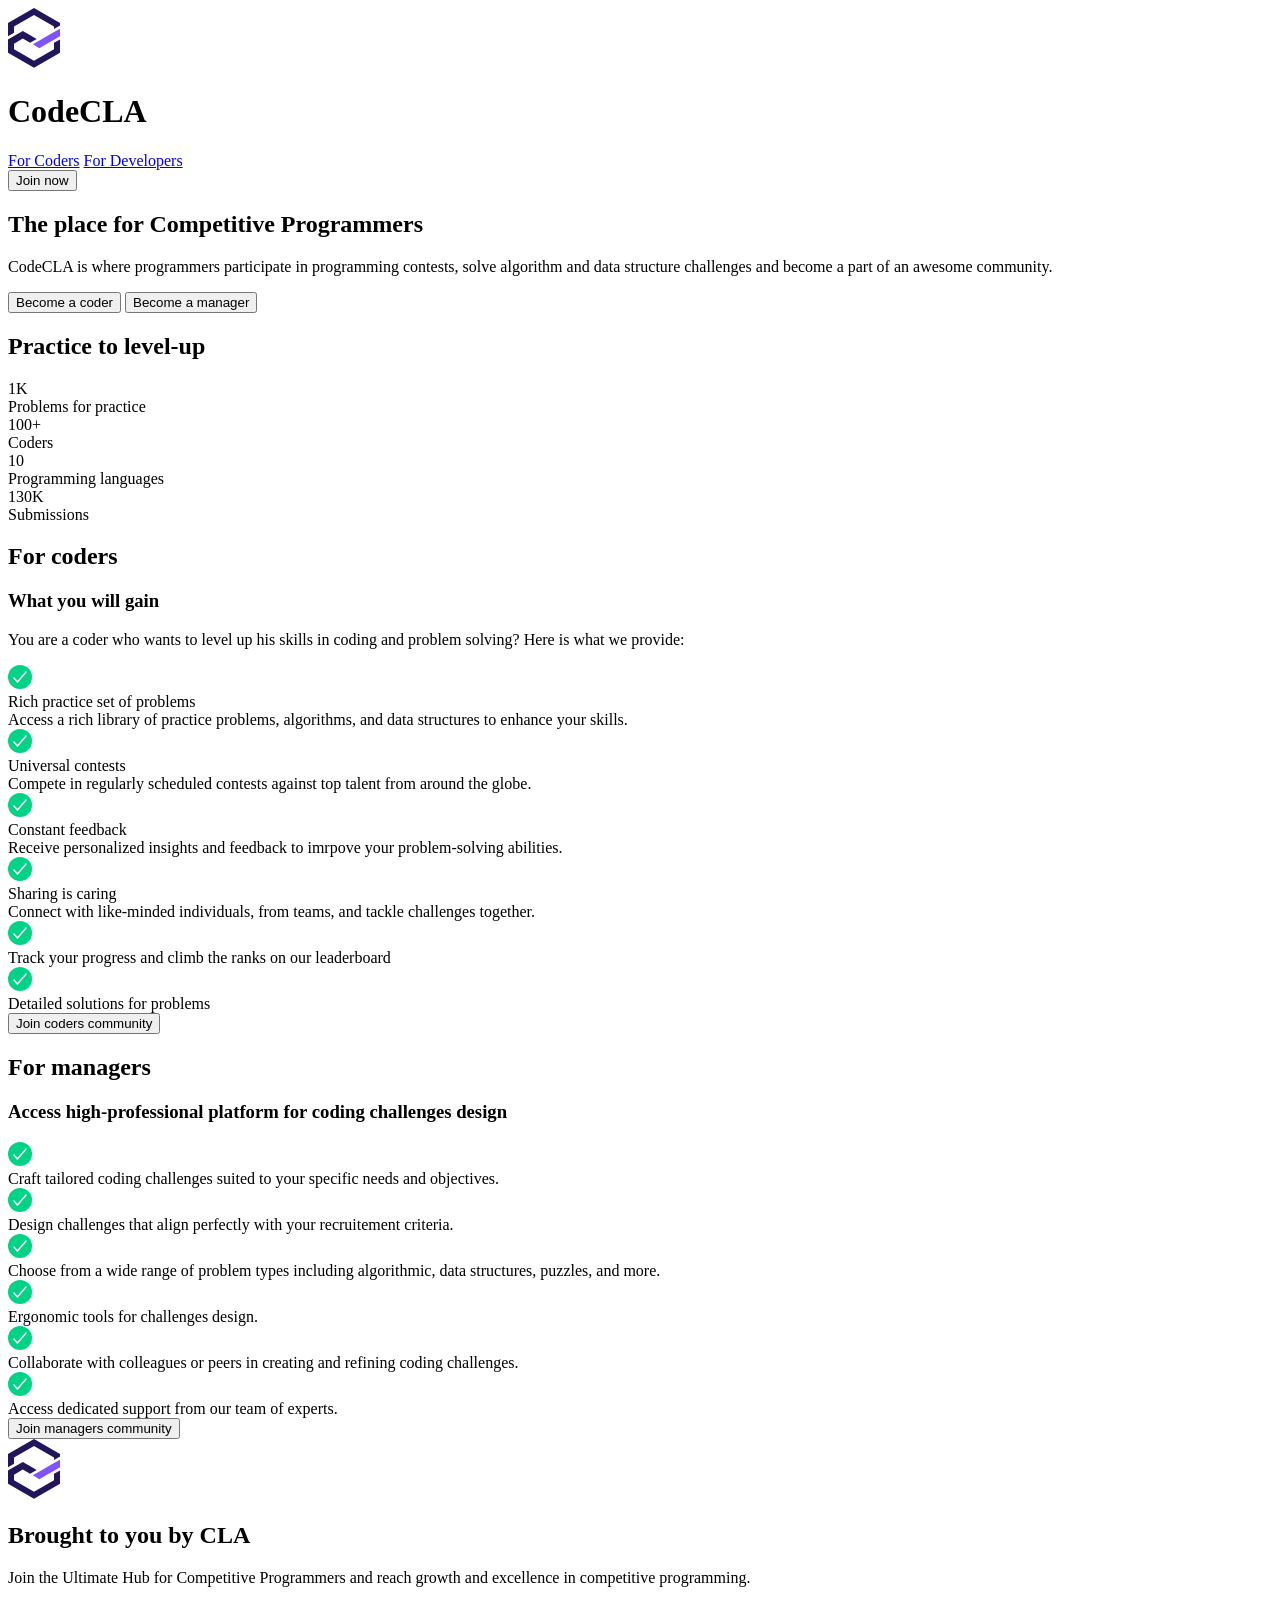
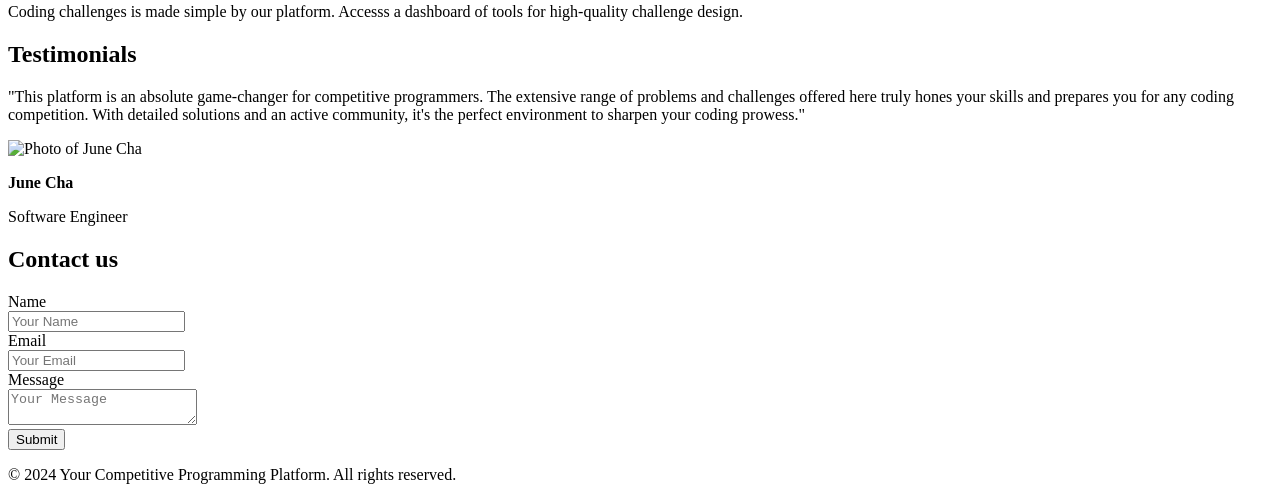
==== html/index.html @ 683edc35 "Initialized the files and folder structure" ====
<!doctype html>
<html lang="en">
  <head>
    <meta charset="UTF-8" />
    <meta name="viewport" content="width=device-width, initial-scale=1.0" />
    <link rel="stylesheet" href="style.css" />
    <title>Landing Page</title>
  </head>
  <body>
    <header>
      <img src="..\docs\images\logo.svg" alt="Logo" />
      <h1>CodeCLA</h1>
      <nav>
        <a href="#for_coders">For Coders</a>
        <a href="#for_developers">For Developers</a>
      </nav>
      <button>Join now</button>
    </header>
    <main>
    <section id="hero">
      <h2>The place for Competitive Programmers</h2>
      <p>
        CodeCLA is where programmers participate in programming contests, solve
        algorithm and data structure challenges and become a part of an awesome
        community.
      </p>
      <button>Become a coder</button>
      <button>Become a manager</button>
    </section>
    <section id="level-up">
      <h2>Practice to level-up</h2>
      <div>1K</div>
      <div>Problems for practice</div>
      <div>100+</div>
      <div>Coders</div>
      <div>10</div>
      <div>Programming languages</div>
      <div>130K</div>
      <div>Submissions</div>
    </section>
    <section id="for_coders">
      <h2>For coders</h2>
      <section id="gains">
        <h3>What you will gain</h3>
        <p>
          You are a coder who wants to level up his skills in coding and problem
          solving? Here is what we provide:
        </p>
        <div>
          <img src="..\docs\images\ok.svg" alt="checkmark" />
          <div class="checkmark_h">Rich practice set of problems</div>
          <div class="checkmark_p">
            Access a rich library of practice problems, algorithms, and data
            structures to enhance your skills.
          </div>
        </div>
        <div>
          <img src="..\docs\images\ok.svg" alt="checkmark" />
          <div class="checkmark_h">Universal contests</div>
          <div class="checkmark_p">
            Compete in regularly scheduled contests against top talent from
            around the globe.
          </div>
        </div>
        <div>
          <img src="..\docs\images\ok.svg" alt="checkmark" />
          <div class="checkmark_h">Constant feedback</div>
          <div class="checkmark_p">
            Receive personalized insights and feedback to imrpove your
            problem-solving abilities.
          </div>
        </div>
        <div>
          <img src="..\docs\images\ok.svg" alt="checkmark" />
          <div class="checkmark_h">Sharing is caring</div>
          <div class="checkmark_p">
            Connect with like-minded individuals, from teams, and tackle
            challenges together.
          </div>
        </div>
        <div>
          <img src="..\docs\images\ok.svg" alt="checkmark" />
          <div class="checkmark_h">
            Track your progress and climb the ranks on our leaderboard
          </div>
        </div>
        <div>
          <img src="..\docs\images\ok.svg" alt="checkmark" />
          <div class="checkmark_h">Detailed solutions for problems</div>
        </div>
        <button>Join coders community</button>
      </section>
    </section>
    <section id="for_managers">
      <h2>For managers</h2>
      <section id="access">
        <h3>Access high-professional platform for coding challenges design</h3>
        <div>
          <img src="..\docs\images\ok.svg" alt="checkmark" />
          <div class="checkmark_p">
            Craft tailored coding challenges suited to your specific needs and
            objectives.
          </div>
        </div>
        <div>
          <img src="..\docs\images\ok.svg" alt="checkmark" />
          <div class="checkmark_p">
            Design challenges that align perfectly with your recruitement
            criteria.
          </div>
        </div>
        <div>
          <img src="..\docs\images\ok.svg" alt="checkmark" />
          <div class="checkmark_p">
            Choose from a wide range of problem types including algorithmic,
            data structures, puzzles, and more.
          </div>
        </div>
        <div>
          <img src="..\docs\images\ok.svg" alt="checkmark" />
          <div class="checkmark_p">Ergonomic tools for challenges design.</div>
        </div>
        <div>
          <img src="..\docs\images\ok.svg" alt="checkmark" />
          <div class="checkmark_p">
            Collaborate with colleagues or peers in creating and refining coding
            challenges.
          </div>
        </div>
        <div>
          <img src="..\docs\images\ok.svg" alt="checkmark" />
          <div class="checkmark_p">
            Access dedicated support from our team of experts.
          </div>
        </div>
      </section>
      <button>Join managers community</button><br>
      <img src="..\docs\images\logo.svg" alt="Logo"/>
    </section>
    <section>
      <h2>Brought to you by CLA</h2>
      <p>
        Join the Ultimate Hub for Competitive Programmers and reach growth and
        excellence in competitive programming.
      </p>
      <p>
        Coding challenges is made simple by our platform. Accesss a dashboard of
        tools for high-quality challenge design.
      </p>
    </section>
    <section id="testimonials">
      <h2>Testimonials</h2>
      <p>
        "This platform is an absolute game-changer for competitive programmers.
        The extensive range of problems and challenges offered here truly hones
        your skills and prepares you for any coding competition. With detailed
        solutions and an active community, it's the perfect environment to
        sharpen your coding prowess."
      </p>
      <img
        src="https://randomuser.me/api/portraits/women/44.jpg"
        alt="Photo of June Cha" />
      <p class="testimonial_name"><b>June Cha</b></p>
      <p class="testimonial_position">Software Engineer</p>
    </section>
    <section id="contact_us">
      <h2>Contact us</h2>
      <form action="index.html">
        <label for="name">Name</label>
        <br />
        <input
          type="text"
          id="name"
          name="name"
          placeholder="Your Name"
          required />
        <br />
        <label for="email">Email</label>
        <br />
        <input
          type="email"
          id="email"
          name="email"
          placeholder="Your Email"
          required />
        <br />
        <label for="message">Message</label>
        <br />
        <textarea
          id="message"
          name="message"
          rows="2"
          cols="21"
          placeholder="Your Message"></textarea>
        <br />
        <input type="submit" value="Submit" />
      </form>
    </section>
  </body>
  </main>
  <footer>
    <p>
      &copy; 2024 Your Competitive Programming Platform. All rights reserved.
    </p>
  </footer>
</html>
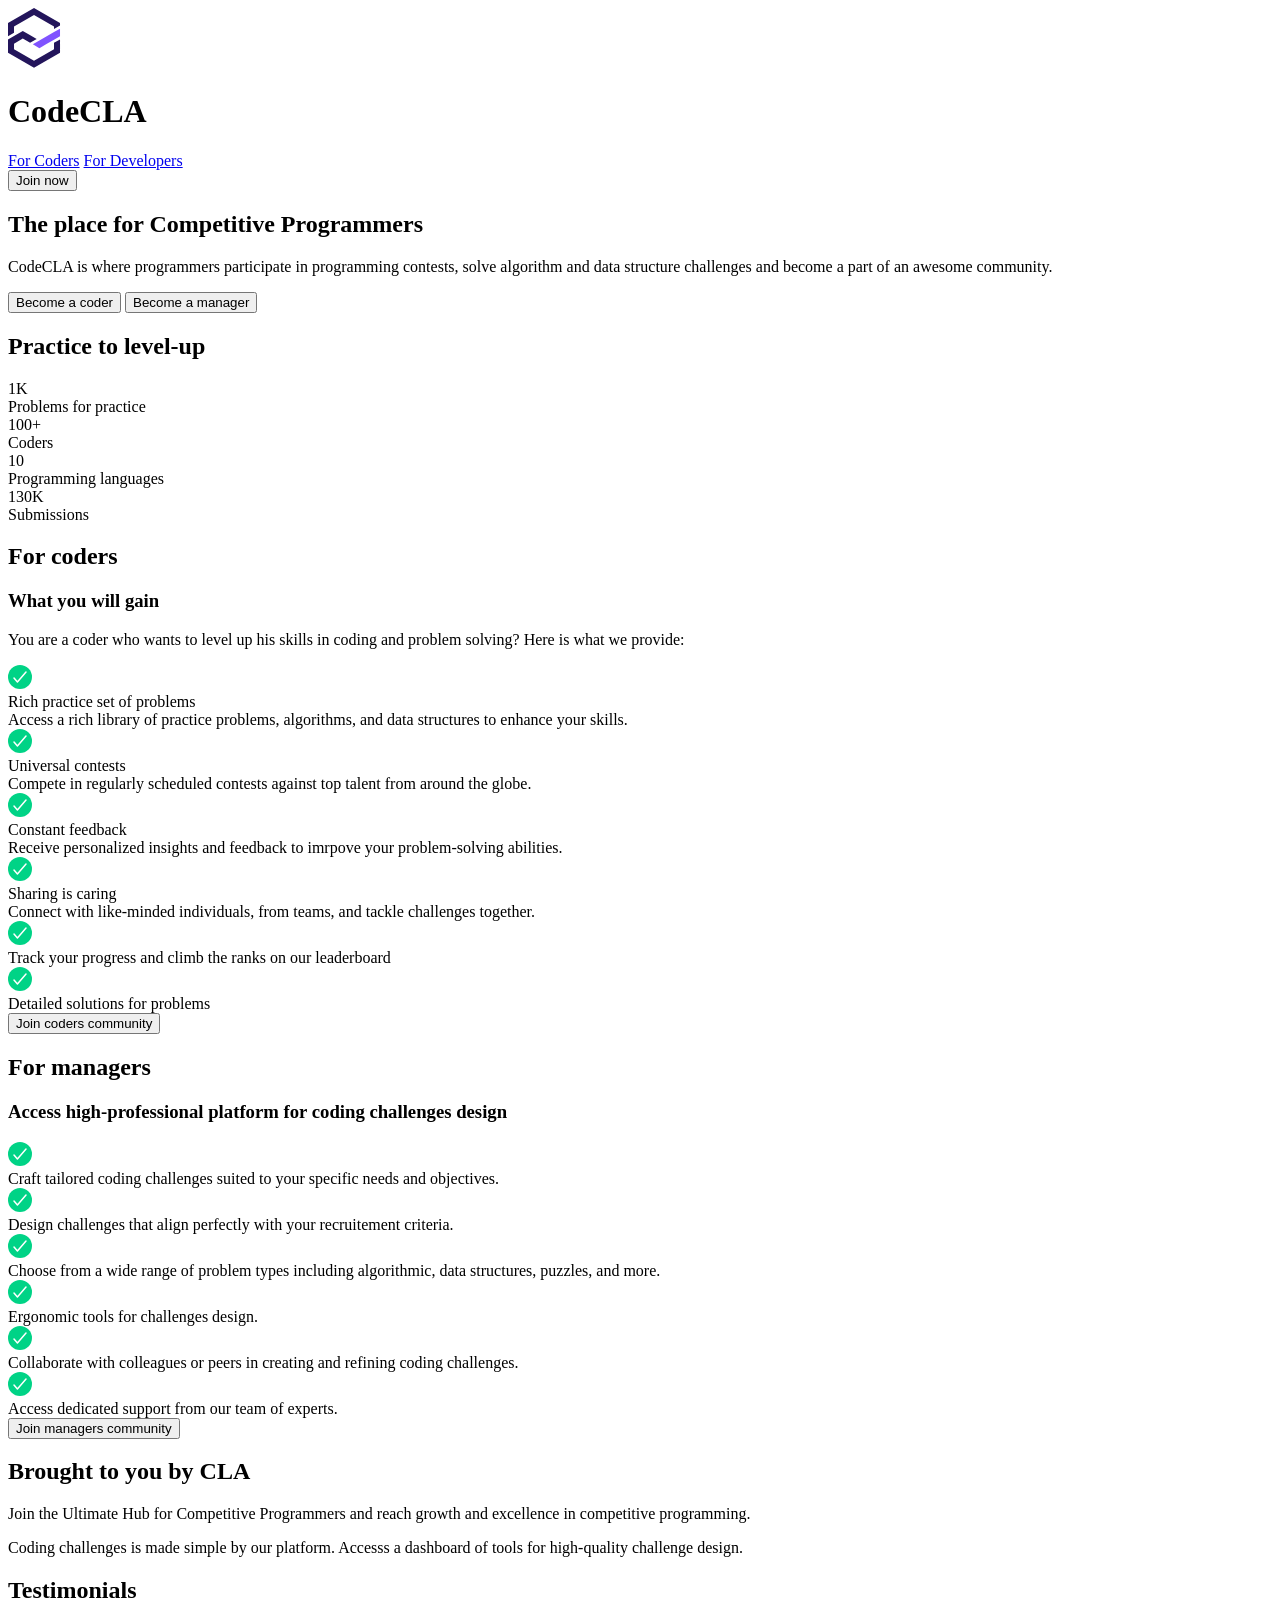
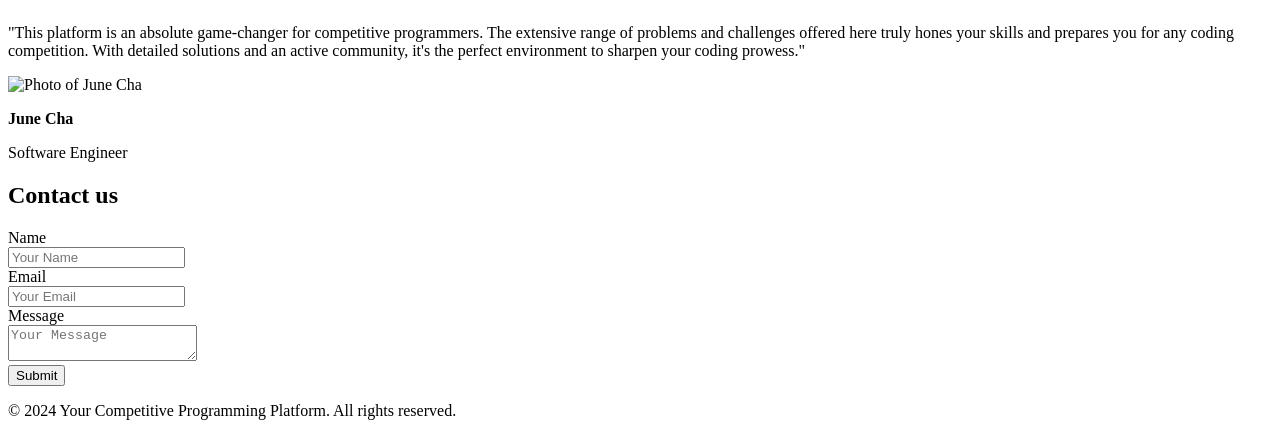
==== commit 6a69d231: "Fixed the wrong order of closing tags in index.html" ====
--- a/html/index.html
+++ b/html/index.html
@@ -17,190 +17,194 @@
       <button>Join now</button>
     </header>
     <main>
-    <section id="hero">
-      <h2>The place for Competitive Programmers</h2>
+      <section id="hero">
+        <h2>The place for Competitive Programmers</h2>
+        <p>
+          CodeCLA is where programmers participate in programming contests,
+          solve algorithm and data structure challenges and become a part of an
+          awesome community.
+        </p>
+        <button>Become a coder</button>
+        <button>Become a manager</button>
+      </section>
+      <section id="level-up">
+        <h2>Practice to level-up</h2>
+        <div>1K</div>
+        <div>Problems for practice</div>
+        <div>100+</div>
+        <div>Coders</div>
+        <div>10</div>
+        <div>Programming languages</div>
+        <div>130K</div>
+        <div>Submissions</div>
+      </section>
+      <section id="for_coders">
+        <h2>For coders</h2>
+        <section id="gains">
+          <h3>What you will gain</h3>
+          <p>
+            You are a coder who wants to level up his skills in coding and
+            problem solving? Here is what we provide:
+          </p>
+          <div>
+            <img src="..\docs\images\ok.svg" alt="checkmark" />
+            <div class="checkmark_h">Rich practice set of problems</div>
+            <div class="checkmark_p">
+              Access a rich library of practice problems, algorithms, and data
+              structures to enhance your skills.
+            </div>
+          </div>
+          <div>
+            <img src="..\docs\images\ok.svg" alt="checkmark" />
+            <div class="checkmark_h">Universal contests</div>
+            <div class="checkmark_p">
+              Compete in regularly scheduled contests against top talent from
+              around the globe.
+            </div>
+          </div>
+          <div>
+            <img src="..\docs\images\ok.svg" alt="checkmark" />
+            <div class="checkmark_h">Constant feedback</div>
+            <div class="checkmark_p">
+              Receive personalized insights and feedback to imrpove your
+              problem-solving abilities.
+            </div>
+          </div>
+          <div>
+            <img src="..\docs\images\ok.svg" alt="checkmark" />
+            <div class="checkmark_h">Sharing is caring</div>
+            <div class="checkmark_p">
+              Connect with like-minded individuals, from teams, and tackle
+              challenges together.
+            </div>
+          </div>
+          <div>
+            <img src="..\docs\images\ok.svg" alt="checkmark" />
+            <div class="checkmark_h">
+              Track your progress and climb the ranks on our leaderboard
+            </div>
+          </div>
+          <div>
+            <img src="..\docs\images\ok.svg" alt="checkmark" />
+            <div class="checkmark_h">Detailed solutions for problems</div>
+          </div>
+          <button>Join coders community</button>
+        </section>
+      </section>
+      <section id="for_managers">
+        <h2>For managers</h2>
+        <section id="access">
+          <h3>
+            Access high-professional platform for coding challenges design
+          </h3>
+          <div>
+            <img src="..\docs\images\ok.svg" alt="checkmark" />
+            <div class="checkmark_p">
+              Craft tailored coding challenges suited to your specific needs and
+              objectives.
+            </div>
+          </div>
+          <div>
+            <img src="..\docs\images\ok.svg" alt="checkmark" />
+            <div class="checkmark_p">
+              Design challenges that align perfectly with your recruitement
+              criteria.
+            </div>
+          </div>
+          <div>
+            <img src="..\docs\images\ok.svg" alt="checkmark" />
+            <div class="checkmark_p">
+              Choose from a wide range of problem types including algorithmic,
+              data structures, puzzles, and more.
+            </div>
+          </div>
+          <div>
+            <img src="..\docs\images\ok.svg" alt="checkmark" />
+            <div class="checkmark_p">
+              Ergonomic tools for challenges design.
+            </div>
+          </div>
+          <div>
+            <img src="..\docs\images\ok.svg" alt="checkmark" />
+            <div class="checkmark_p">
+              Collaborate with colleagues or peers in creating and refining
+              coding challenges.
+            </div>
+          </div>
+          <div>
+            <img src="..\docs\images\ok.svg" alt="checkmark" />
+            <div class="checkmark_p">
+              Access dedicated support from our team of experts.
+            </div>
+          </div>
+        </section>
+        <button>Join managers community</button>
+        <br />
+      </section>
+      <section>
+        <h2>Brought to you by CLA</h2>
+        <p>
+          Join the Ultimate Hub for Competitive Programmers and reach growth and
+          excellence in competitive programming.
+        </p>
+        <p>
+          Coding challenges is made simple by our platform. Accesss a dashboard
+          of tools for high-quality challenge design.
+        </p>
+      </section>
+      <section id="testimonials">
+        <h2>Testimonials</h2>
+        <p>
+          "This platform is an absolute game-changer for competitive
+          programmers. The extensive range of problems and challenges offered
+          here truly hones your skills and prepares you for any coding
+          competition. With detailed solutions and an active community, it's the
+          perfect environment to sharpen your coding prowess."
+        </p>
+        <img
+          src="https://randomuser.me/api/portraits/women/44.jpg"
+          alt="Photo of June Cha" />
+        <p class="testimonial_name"><b>June Cha</b></p>
+        <p class="testimonial_position">Software Engineer</p>
+      </section>
+      <section id="contact_us">
+        <h2>Contact us</h2>
+        <form action="index.html">
+          <label for="name">Name</label>
+          <br />
+          <input
+            type="text"
+            id="name"
+            name="name"
+            placeholder="Your Name"
+            required />
+          <br />
+          <label for="email">Email</label>
+          <br />
+          <input
+            type="email"
+            id="email"
+            name="email"
+            placeholder="Your Email"
+            required />
+          <br />
+          <label for="message">Message</label>
+          <br />
+          <textarea
+            id="message"
+            name="message"
+            rows="2"
+            cols="21"
+            placeholder="Your Message"></textarea>
+          <br />
+          <input type="submit" value="Submit" />
+        </form>
+      </section>
+    </main>
+    <footer>
       <p>
-        CodeCLA is where programmers participate in programming contests, solve
-        algorithm and data structure challenges and become a part of an awesome
-        community.
+        &copy; 2024 Your Competitive Programming Platform. All rights reserved.
       </p>
-      <button>Become a coder</button>
-      <button>Become a manager</button>
-    </section>
-    <section id="level-up">
-      <h2>Practice to level-up</h2>
-      <div>1K</div>
-      <div>Problems for practice</div>
-      <div>100+</div>
-      <div>Coders</div>
-      <div>10</div>
-      <div>Programming languages</div>
-      <div>130K</div>
-      <div>Submissions</div>
-    </section>
-    <section id="for_coders">
-      <h2>For coders</h2>
-      <section id="gains">
-        <h3>What you will gain</h3>
-        <p>
-          You are a coder who wants to level up his skills in coding and problem
-          solving? Here is what we provide:
-        </p>
-        <div>
-          <img src="..\docs\images\ok.svg" alt="checkmark" />
-          <div class="checkmark_h">Rich practice set of problems</div>
-          <div class="checkmark_p">
-            Access a rich library of practice problems, algorithms, and data
-            structures to enhance your skills.
-          </div>
-        </div>
-        <div>
-          <img src="..\docs\images\ok.svg" alt="checkmark" />
-          <div class="checkmark_h">Universal contests</div>
-          <div class="checkmark_p">
-            Compete in regularly scheduled contests against top talent from
-            around the globe.
-          </div>
-        </div>
-        <div>
-          <img src="..\docs\images\ok.svg" alt="checkmark" />
-          <div class="checkmark_h">Constant feedback</div>
-          <div class="checkmark_p">
-            Receive personalized insights and feedback to imrpove your
-            problem-solving abilities.
-          </div>
-        </div>
-        <div>
-          <img src="..\docs\images\ok.svg" alt="checkmark" />
-          <div class="checkmark_h">Sharing is caring</div>
-          <div class="checkmark_p">
-            Connect with like-minded individuals, from teams, and tackle
-            challenges together.
-          </div>
-        </div>
-        <div>
-          <img src="..\docs\images\ok.svg" alt="checkmark" />
-          <div class="checkmark_h">
-            Track your progress and climb the ranks on our leaderboard
-          </div>
-        </div>
-        <div>
-          <img src="..\docs\images\ok.svg" alt="checkmark" />
-          <div class="checkmark_h">Detailed solutions for problems</div>
-        </div>
-        <button>Join coders community</button>
-      </section>
-    </section>
-    <section id="for_managers">
-      <h2>For managers</h2>
-      <section id="access">
-        <h3>Access high-professional platform for coding challenges design</h3>
-        <div>
-          <img src="..\docs\images\ok.svg" alt="checkmark" />
-          <div class="checkmark_p">
-            Craft tailored coding challenges suited to your specific needs and
-            objectives.
-          </div>
-        </div>
-        <div>
-          <img src="..\docs\images\ok.svg" alt="checkmark" />
-          <div class="checkmark_p">
-            Design challenges that align perfectly with your recruitement
-            criteria.
-          </div>
-        </div>
-        <div>
-          <img src="..\docs\images\ok.svg" alt="checkmark" />
-          <div class="checkmark_p">
-            Choose from a wide range of problem types including algorithmic,
-            data structures, puzzles, and more.
-          </div>
-        </div>
-        <div>
-          <img src="..\docs\images\ok.svg" alt="checkmark" />
-          <div class="checkmark_p">Ergonomic tools for challenges design.</div>
-        </div>
-        <div>
-          <img src="..\docs\images\ok.svg" alt="checkmark" />
-          <div class="checkmark_p">
-            Collaborate with colleagues or peers in creating and refining coding
-            challenges.
-          </div>
-        </div>
-        <div>
-          <img src="..\docs\images\ok.svg" alt="checkmark" />
-          <div class="checkmark_p">
-            Access dedicated support from our team of experts.
-          </div>
-        </div>
-      </section>
-      <button>Join managers community</button><br>
-      <img src="..\docs\images\logo.svg" alt="Logo"/>
-    </section>
-    <section>
-      <h2>Brought to you by CLA</h2>
-      <p>
-        Join the Ultimate Hub for Competitive Programmers and reach growth and
-        excellence in competitive programming.
-      </p>
-      <p>
-        Coding challenges is made simple by our platform. Accesss a dashboard of
-        tools for high-quality challenge design.
-      </p>
-    </section>
-    <section id="testimonials">
-      <h2>Testimonials</h2>
-      <p>
-        "This platform is an absolute game-changer for competitive programmers.
-        The extensive range of problems and challenges offered here truly hones
-        your skills and prepares you for any coding competition. With detailed
-        solutions and an active community, it's the perfect environment to
-        sharpen your coding prowess."
-      </p>
-      <img
-        src="https://randomuser.me/api/portraits/women/44.jpg"
-        alt="Photo of June Cha" />
-      <p class="testimonial_name"><b>June Cha</b></p>
-      <p class="testimonial_position">Software Engineer</p>
-    </section>
-    <section id="contact_us">
-      <h2>Contact us</h2>
-      <form action="index.html">
-        <label for="name">Name</label>
-        <br />
-        <input
-          type="text"
-          id="name"
-          name="name"
-          placeholder="Your Name"
-          required />
-        <br />
-        <label for="email">Email</label>
-        <br />
-        <input
-          type="email"
-          id="email"
-          name="email"
-          placeholder="Your Email"
-          required />
-        <br />
-        <label for="message">Message</label>
-        <br />
-        <textarea
-          id="message"
-          name="message"
-          rows="2"
-          cols="21"
-          placeholder="Your Message"></textarea>
-        <br />
-        <input type="submit" value="Submit" />
-      </form>
-    </section>
+    </footer>
   </body>
-  </main>
-  <footer>
-    <p>
-      &copy; 2024 Your Competitive Programming Platform. All rights reserved.
-    </p>
-  </footer>
 </html>
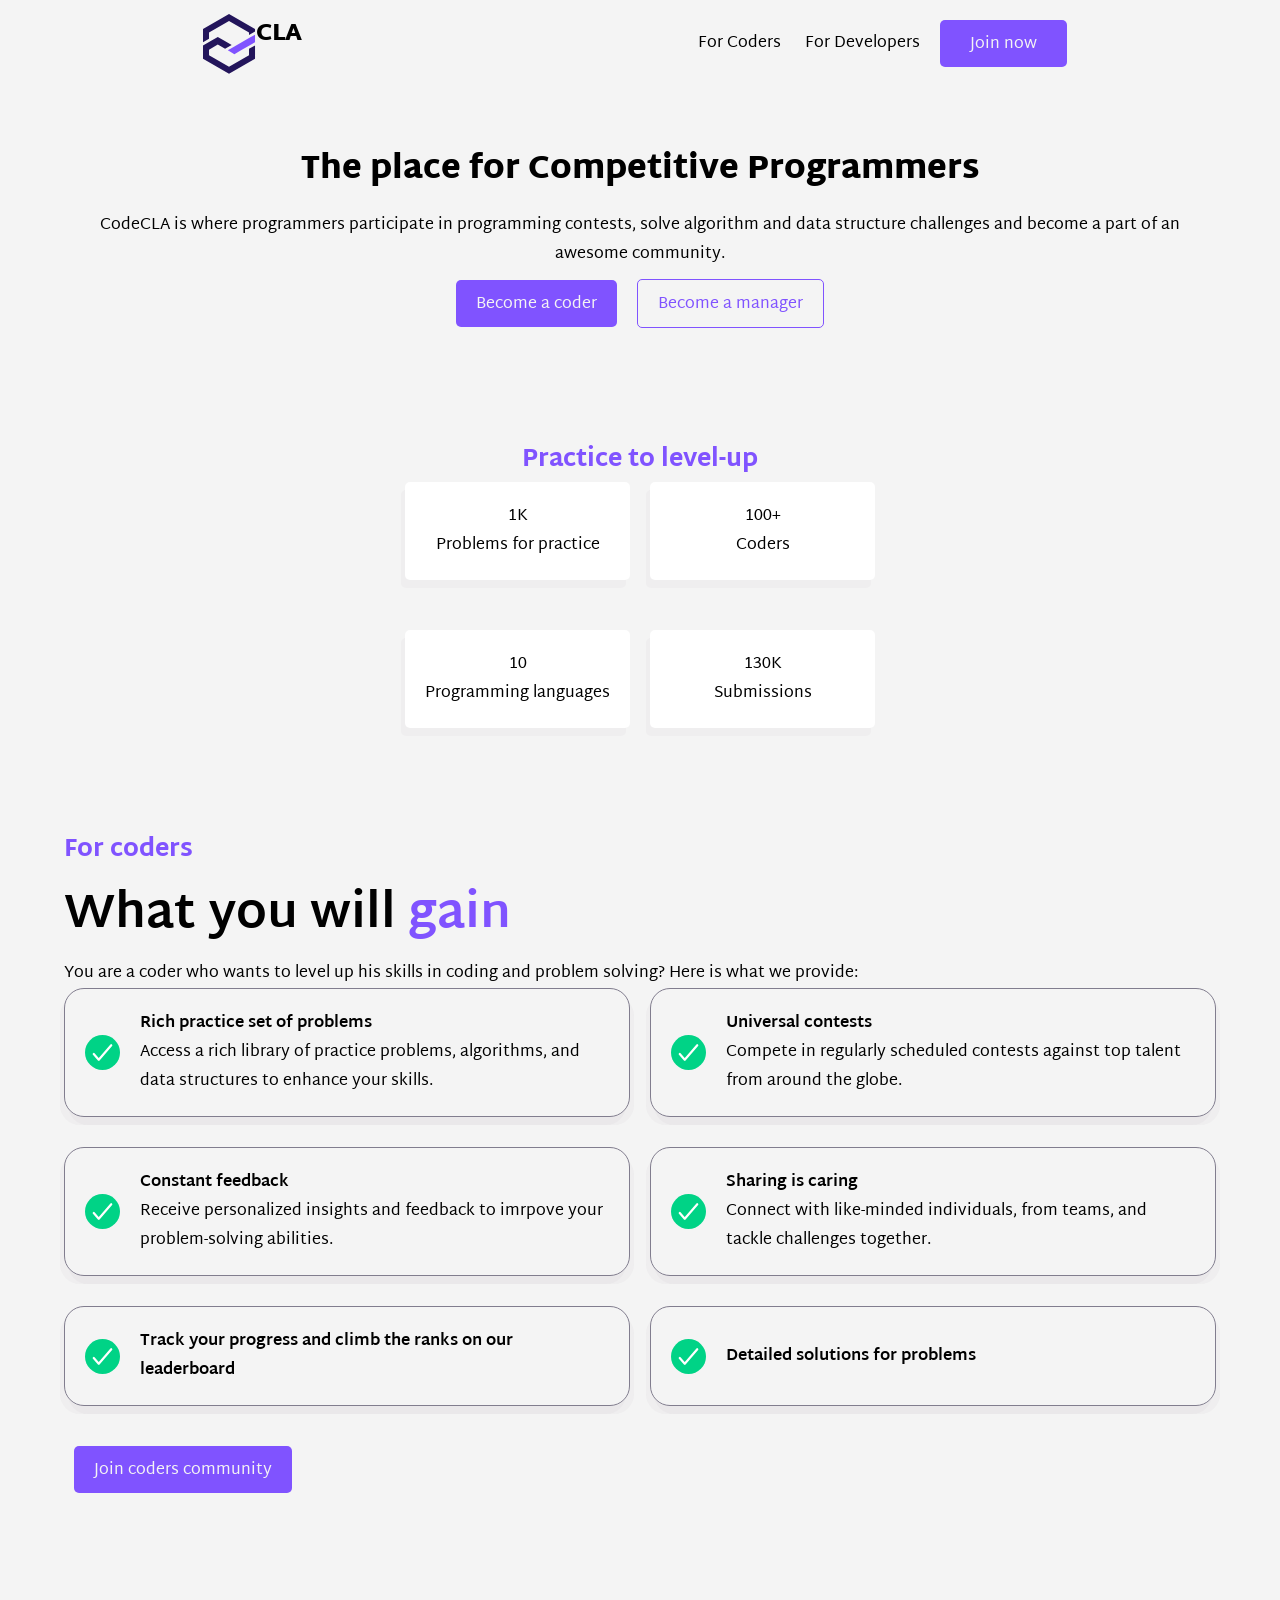
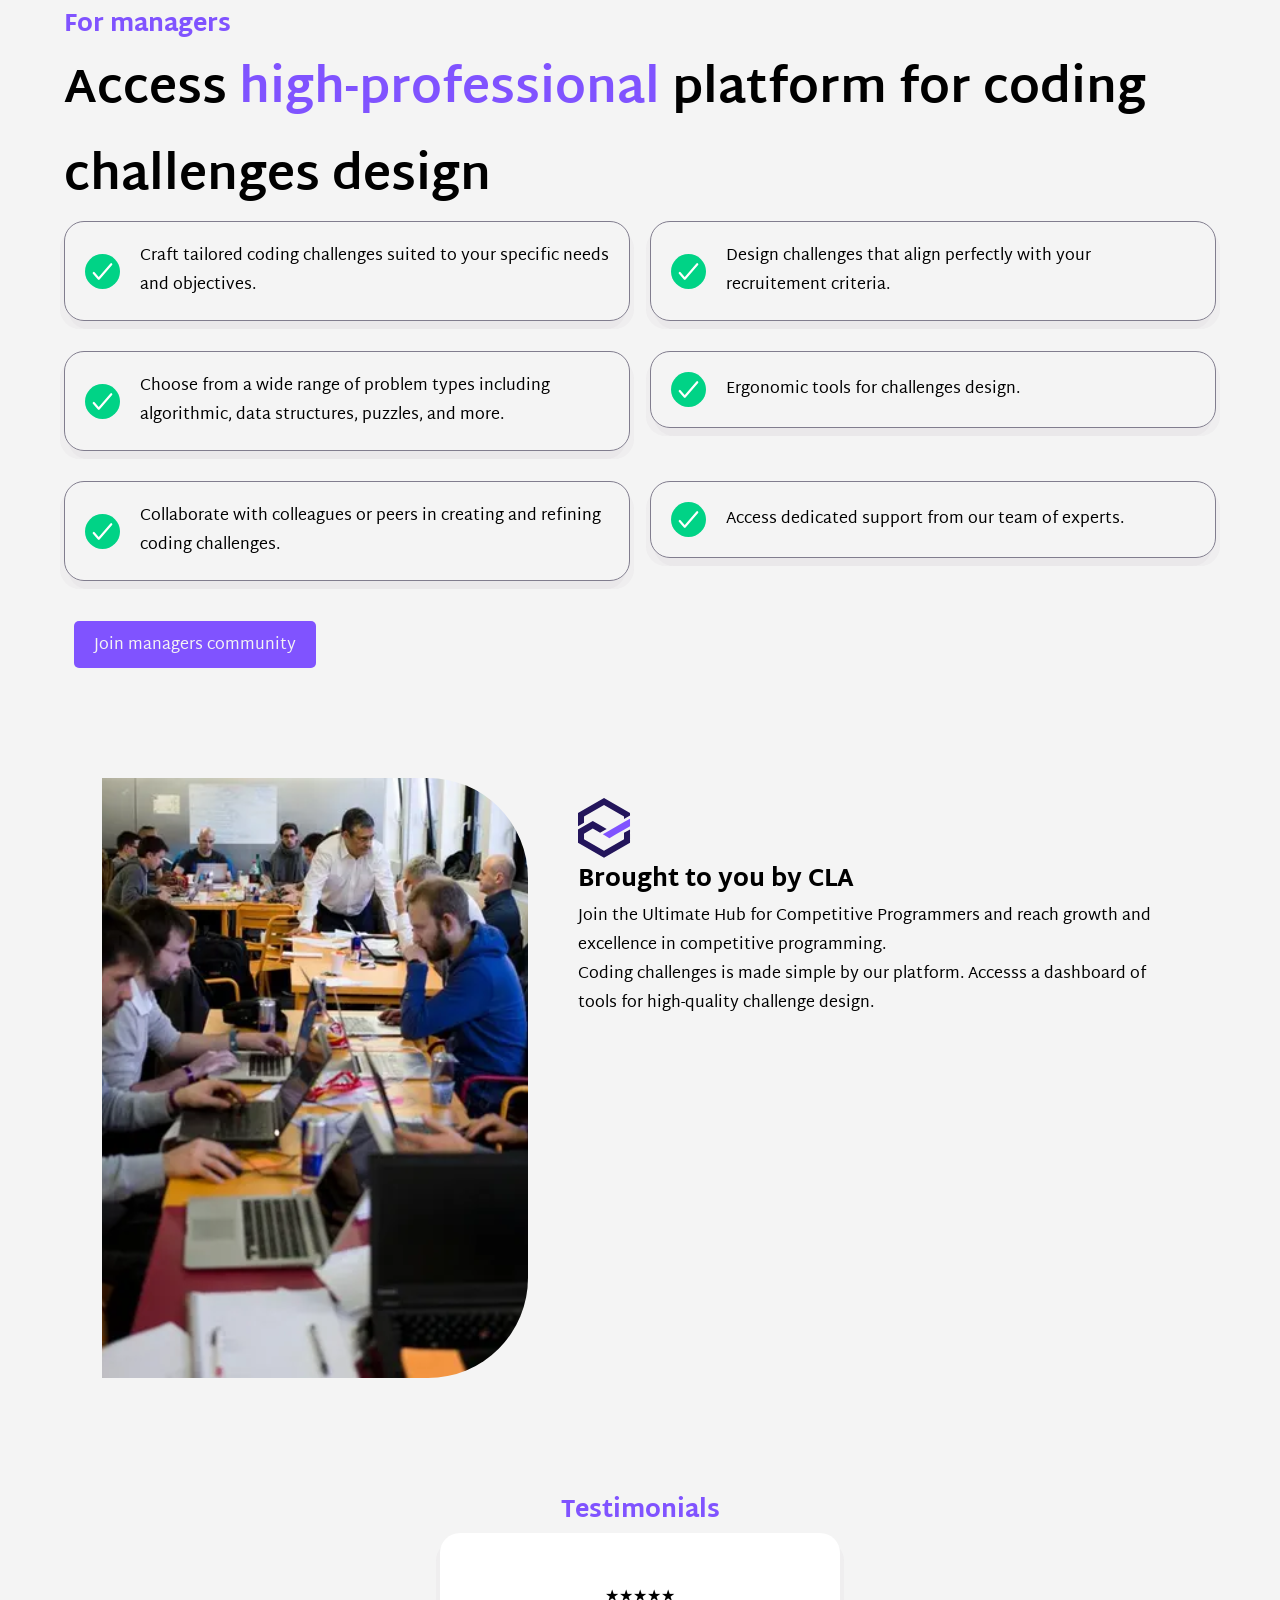
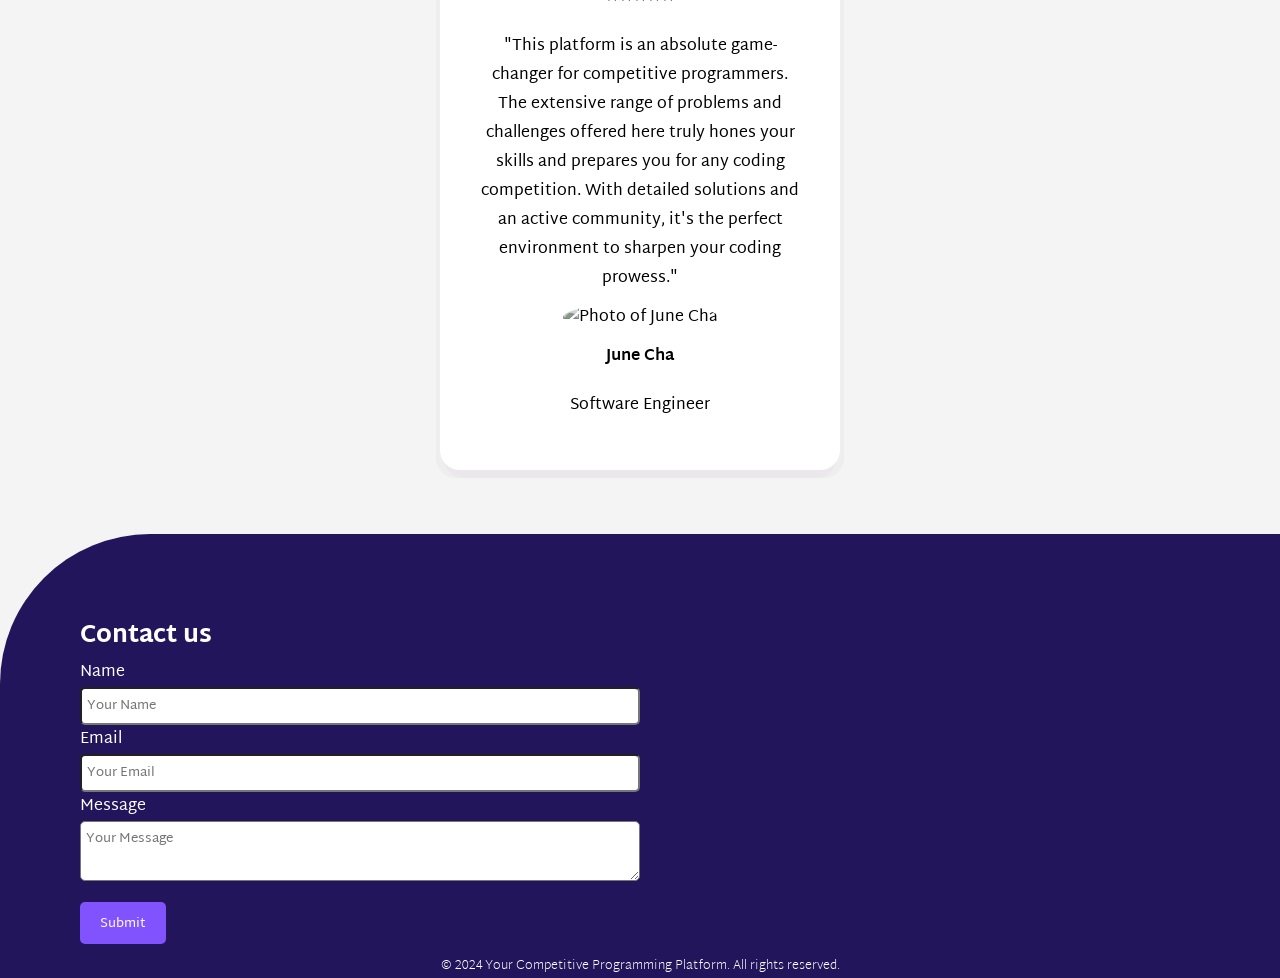
==== commit 17f35d94: "Ran W3C validation" ====
--- a/html/index.html
+++ b/html/index.html
@@ -3,170 +3,236 @@
   <head>
     <meta charset="UTF-8" />
     <meta name="viewport" content="width=device-width, initial-scale=1.0" />
-    <link rel="stylesheet" href="style.css" />
+    <link rel="stylesheet" href="../css/style.css" />
     <title>Landing Page</title>
   </head>
   <body>
     <header>
-      <img src="..\docs\images\logo.svg" alt="Logo" />
-      <h1>CodeCLA</h1>
-      <nav>
-        <a href="#for_coders">For Coders</a>
-        <a href="#for_developers">For Developers</a>
-      </nav>
-      <button>Join now</button>
+      <div id="header_left">
+        <img src="../docs/images/logo.svg" alt="Logo" />
+        <h1>CLA</h1>
+      </div>
+      <div id="header_right">
+        <nav>
+          <a href="#for_coders">For Coders</a>
+          <a href="..html/placeholder.html">For Developers</a>
+        </nav>
+        <button><a href="../html/sign_up.html">Join now</a></button>
+      </div>
     </header>
     <main>
       <section id="hero">
-        <h2>The place for Competitive Programmers</h2>
+        <h1>The place for Competitive Programmers</h1>
         <p>
           CodeCLA is where programmers participate in programming contests,
           solve algorithm and data structure challenges and become a part of an
           awesome community.
         </p>
-        <button>Become a coder</button>
-        <button>Become a manager</button>
-      </section>
-      <section id="level-up">
+        <div id="hero_buttons">
+          <button><a href="../html/sign_up.html">Become a coder</a></button>
+          <button class="light">
+            <a href="../html/placeholder.html">Become a manager</a>
+          </button>
+        </div>
+      </section>
+      <section id="statistics">
         <h2>Practice to level-up</h2>
-        <div>1K</div>
-        <div>Problems for practice</div>
-        <div>100+</div>
-        <div>Coders</div>
-        <div>10</div>
-        <div>Programming languages</div>
-        <div>130K</div>
-        <div>Submissions</div>
+        <div class="stat_boxes">
+          <div class="stat_box">
+            1K
+            <br />
+            Problems for practice
+          </div>
+          <div class="stat_box">
+            100+
+            <br />
+            Coders
+          </div>
+          <div class="stat_box">
+            10
+            <br />
+            Programming languages
+          </div>
+          <div class="stat_box">
+            130K
+            <br />
+            Submissions
+          </div>
+        </div>
       </section>
       <section id="for_coders">
         <h2>For coders</h2>
         <section id="gains">
-          <h3>What you will gain</h3>
+          <h3>
+            What you will
+            <span>gain</span>
+          </h3>
           <p>
             You are a coder who wants to level up his skills in coding and
             problem solving? Here is what we provide:
           </p>
-          <div>
-            <img src="..\docs\images\ok.svg" alt="checkmark" />
-            <div class="checkmark_h">Rich practice set of problems</div>
-            <div class="checkmark_p">
-              Access a rich library of practice problems, algorithms, and data
-              structures to enhance your skills.
-            </div>
-          </div>
-          <div>
-            <img src="..\docs\images\ok.svg" alt="checkmark" />
-            <div class="checkmark_h">Universal contests</div>
-            <div class="checkmark_p">
-              Compete in regularly scheduled contests against top talent from
-              around the globe.
-            </div>
-          </div>
-          <div>
-            <img src="..\docs\images\ok.svg" alt="checkmark" />
-            <div class="checkmark_h">Constant feedback</div>
-            <div class="checkmark_p">
-              Receive personalized insights and feedback to imrpove your
-              problem-solving abilities.
-            </div>
-          </div>
-          <div>
-            <img src="..\docs\images\ok.svg" alt="checkmark" />
-            <div class="checkmark_h">Sharing is caring</div>
-            <div class="checkmark_p">
-              Connect with like-minded individuals, from teams, and tackle
-              challenges together.
-            </div>
-          </div>
-          <div>
-            <img src="..\docs\images\ok.svg" alt="checkmark" />
-            <div class="checkmark_h">
-              Track your progress and climb the ranks on our leaderboard
-            </div>
-          </div>
-          <div>
-            <img src="..\docs\images\ok.svg" alt="checkmark" />
-            <div class="checkmark_h">Detailed solutions for problems</div>
-          </div>
-          <button>Join coders community</button>
+          <div class="gain_boxes">
+            <div class="gain_box">
+              <img src="../docs/images/ok.svg" alt="checkmark" />
+              <div class="gain_text">
+                <h4>Rich practice set of problems</h4>
+                <p>
+                  Access a rich library of practice problems, algorithms, and
+                  data structures to enhance your skills.
+                </p>
+              </div>
+            </div>
+            <div class="gain_box">
+              <img src="../docs/images/ok.svg" alt="checkmark" />
+              <div class="gain_text">
+                <h4>Universal contests</h4>
+                <p>
+                  Compete in regularly scheduled contests against top talent
+                  from around the globe.
+                </p>
+              </div>
+            </div>
+            <div class="gain_box">
+              <img src="../docs/images/ok.svg" alt="checkmark" />
+              <div class="gain_text">
+                <h4>Constant feedback</h4>
+                <p>
+                  Receive personalized insights and feedback to imrpove your
+                  problem-solving abilities.
+                </p>
+              </div>
+            </div>
+            <div class="gain_box">
+              <img src="../docs/images/ok.svg" alt="checkmark" />
+              <div class="gain_text">
+                <h4>Sharing is caring</h4>
+                <p>
+                  Connect with like-minded individuals, from teams, and tackle
+                  challenges together.
+                </p>
+              </div>
+            </div>
+            <div class="gain_box">
+              <img src="../docs/images/ok.svg" alt="checkmark" />
+              <div class="gain_text">
+                <h4>
+                  Track your progress and climb the ranks on our leaderboard
+                </h4>
+              </div>
+            </div>
+            <div class="gain_box">
+              <img src="../docs/images/ok.svg" alt="checkmark" />
+              <div class="gain_text">
+                <h4>Detailed solutions for problems</h4>
+              </div>
+            </div>
+          </div>
+          <button>
+            <a href="../html/sign_up.html">Join coders community</a>
+          </button>
         </section>
       </section>
       <section id="for_managers">
         <h2>For managers</h2>
         <section id="access">
           <h3>
-            Access high-professional platform for coding challenges design
+            Access
+            <span>high-professional</span>
+            platform for coding challenges design
           </h3>
-          <div>
-            <img src="..\docs\images\ok.svg" alt="checkmark" />
-            <div class="checkmark_p">
-              Craft tailored coding challenges suited to your specific needs and
-              objectives.
-            </div>
-          </div>
-          <div>
-            <img src="..\docs\images\ok.svg" alt="checkmark" />
-            <div class="checkmark_p">
-              Design challenges that align perfectly with your recruitement
-              criteria.
-            </div>
-          </div>
-          <div>
-            <img src="..\docs\images\ok.svg" alt="checkmark" />
-            <div class="checkmark_p">
-              Choose from a wide range of problem types including algorithmic,
-              data structures, puzzles, and more.
-            </div>
-          </div>
-          <div>
-            <img src="..\docs\images\ok.svg" alt="checkmark" />
-            <div class="checkmark_p">
-              Ergonomic tools for challenges design.
-            </div>
-          </div>
-          <div>
-            <img src="..\docs\images\ok.svg" alt="checkmark" />
-            <div class="checkmark_p">
-              Collaborate with colleagues or peers in creating and refining
-              coding challenges.
-            </div>
-          </div>
-          <div>
-            <img src="..\docs\images\ok.svg" alt="checkmark" />
-            <div class="checkmark_p">
-              Access dedicated support from our team of experts.
+          <div class="gain_boxes">
+            <div>
+              <div class="gain_box">
+                <img src="../docs/images/ok.svg" alt="checkmark" />
+                <p>
+                  Craft tailored coding challenges suited to your specific needs
+                  and objectives.
+                </p>
+              </div>
+            </div>
+            <div>
+              <div class="gain_box">
+                <img src="../docs/images/ok.svg" alt="checkmark" />
+                <p>
+                  Design challenges that align perfectly with your recruitement
+                  criteria.
+                </p>
+              </div>
+            </div>
+            <div>
+              <div class="gain_box">
+                <img src="../docs/images/ok.svg" alt="checkmark" />
+                <p>
+                  Choose from a wide range of problem types including
+                  algorithmic, data structures, puzzles, and more.
+                </p>
+              </div>
+            </div>
+            <div>
+              <div class="gain_box">
+                <img src="../docs/images/ok.svg" alt="checkmark" />
+                <p>Ergonomic tools for challenges design.</p>
+              </div>
+            </div>
+            <div>
+              <div class="gain_box">
+                <img src="../docs/images/ok.svg" alt="checkmark" />
+                <p>
+                  Collaborate with colleagues or peers in creating and refining
+                  coding challenges.
+                </p>
+              </div>
+            </div>
+            <div>
+              <div class="gain_box">
+                <img src="../docs/images/ok.svg" alt="checkmark" />
+                <p>Access dedicated support from our team of experts.</p>
+              </div>
             </div>
           </div>
         </section>
-        <button>Join managers community</button>
+        <button>
+          <a href="../html/placeholder.html">Join managers community</a>
+        </button>
         <br />
       </section>
-      <section>
-        <h2>Brought to you by CLA</h2>
-        <p>
-          Join the Ultimate Hub for Competitive Programmers and reach growth and
-          excellence in competitive programming.
-        </p>
-        <p>
-          Coding challenges is made simple by our platform. Accesss a dashboard
-          of tools for high-quality challenge design.
-        </p>
+      <section id="showcase">
+        <div id="showcase_img">
+          <img src="../docs/images/team.svg" alt="Team of Developers" />
+        </div>
+        <div class="showcase_text">
+          <img src="../docs/images/logo.svg" alt="Logo" />
+          <h2>Brought to you by CLA</h2>
+          <p>
+            Join the Ultimate Hub for Competitive Programmers and reach growth
+            and excellence in competitive programming.
+          </p>
+          <p>
+            Coding challenges is made simple by our platform. Accesss a
+            dashboard of tools for high-quality challenge design.
+          </p>
+        </div>
       </section>
       <section id="testimonials">
         <h2>Testimonials</h2>
-        <p>
-          "This platform is an absolute game-changer for competitive
-          programmers. The extensive range of problems and challenges offered
-          here truly hones your skills and prepares you for any coding
-          competition. With detailed solutions and an active community, it's the
-          perfect environment to sharpen your coding prowess."
-        </p>
-        <img
-          src="https://randomuser.me/api/portraits/women/44.jpg"
-          alt="Photo of June Cha" />
-        <p class="testimonial_name"><b>June Cha</b></p>
-        <p class="testimonial_position">Software Engineer</p>
-      </section>
+        <div class="testimonial_box">
+          <p>★★★★★</p>
+          <p>
+            "This platform is an absolute game-changer for competitive
+            programmers. The extensive range of problems and challenges offered
+            here truly hones your skills and prepares you for any coding
+            competition. With detailed solutions and an active community, it's
+            the perfect environment to sharpen your coding prowess."
+          </p>
+          <img
+            src="https://randomuser.me/api/portraits/women/44.jpg"
+            alt="Photo of June Cha" />
+          <p class="testimonial_name"><b>June Cha</b></p>
+          <p class="testimonial_position">Software Engineer</p>
+        </div>
+      </section>
+    </main>
+    <footer>
       <section id="contact_us">
         <h2>Contact us</h2>
         <form action="index.html">
@@ -200,9 +266,8 @@
           <input type="submit" value="Submit" />
         </form>
       </section>
-    </main>
-    <footer>
-      <p>
+
+      <p id="copyright">
         &copy; 2024 Your Competitive Programming Platform. All rights reserved.
       </p>
     </footer>
--- a/css/style.css
+++ b/css/style.css
@@ -0,0 +1,312 @@
+@import url('https://fonts.googleapis.com/css2?family=Martel+Sans:wght@200;300;400;600;700;800;900&display=swap');
+@import url('https://fonts.googleapis.com/css2?family=Martel+Sans:wght@200;300;400;600;700;800;900&family=Noto+Sans+Khojki&display=swap');
+
+/* Defining the font family */
+* {
+    margin: 0;
+    padding: 0;
+    font-family: "Martel Sans", "Noto Sans Khojki", sans-serif;
+    font-style: normal;
+    box-sizing: border-box;
+}
+
+/* Defining the color scheme */
+:root {
+    --primary-color: #8053FF;
+    --main-body-color: #23155B;
+    --gray-light-color: #817d8e;
+    --background-color: #f4f4f4;
+    --background-color-shadow: rgb(129, 125, 142, 0.05);
+}
+
+/* Body */
+body {
+    background-color: var(--background-color);
+}
+
+/* General Buttons */
+button,
+input[type="submit"] {
+    background-color: var(--primary-color);
+    padding: 20px;
+    padding-top: 10px;
+    padding-bottom: 8px;
+    border: none;
+    border-radius: 5px;
+    margin: 10px;
+}
+
+button a {
+    font-size: medium;
+    text-decoration: none;
+    color: var(--background-color);
+}
+
+/* Header */
+header {
+    display: flex;
+    flex-direction: column;
+    justify-content: space-around;
+    align-items: center;
+    padding: 10px;
+}
+
+header h1 {
+    font-size: x-large;
+}
+
+#header_left {
+    display: flex;
+    flex-direction: row;
+    justify-content: flex-start;
+    align-items: center;
+}
+
+#header_right {
+    display: flex;
+    flex-direction: row;
+    justify-content: flex-end;
+    align-items: center;
+    font-size: medium;
+}
+
+header a {
+    text-decoration: none;
+    color: black;
+    padding: 10px;
+}
+
+header button a {
+    color: var(--background-color);
+}
+
+
+/* Main */
+main {
+    padding: max(5vw, 20px);
+    display: flex;
+    flex-direction: column;
+    gap: 100px;
+    justify-content: center;
+    align-items: center;
+}
+
+h1 {
+    font-size: xx-large;
+    font-weight: 900;
+    line-height: 2.5rem;
+    padding-bottom: 20px;
+}
+
+h2 {
+    color: var(--primary-color);
+    font-size: x-large;
+    font-weight: 800;
+}
+
+h3 {
+    color: black;
+    font-size: 36pt;
+}
+
+h3 span {
+    color: var(--primary-color);
+}
+
+
+
+/* Hero */
+#hero {
+    display: flex;
+    flex-direction: column;
+    justify-content: center;
+    text-align: center;
+}
+
+#hero_buttons {
+    display: flex;
+    align-items: center;
+    justify-content: center;
+}
+
+.light {
+    background-color: var(--background-color);
+    border: 1px solid var(--primary-color);
+}
+
+.light a {
+    color: var(--primary-color);
+}
+
+/* Statistics */
+#statistics h2 {
+    text-align: center;
+}
+
+.stat_boxes {
+    margin: auto;
+    max-width: 760px;
+    display: grid;
+    grid-template-columns: 1fr 1fr;
+    row-gap: 50px;
+    column-gap: 20px;
+}
+
+.stat_box {
+    padding: 20px;
+    background-color: white;
+    border-radius: 5px;
+    text-align: center;
+    box-shadow: -4px 8px var(--background-color-shadow);
+}
+
+/* Gains, Access */
+.gain_boxes {
+    display: grid;
+    grid-template-columns: 1fr;
+    row-gap: 30px;
+    column-gap: 20px;
+    margin-bottom: 30px;
+}
+
+.gain_box {
+    display: flex;
+    flex-direction: row;
+    gap: 20px;
+    padding: 20px;
+    min-height: 70px;
+    justify-content: flex-start;
+    align-items: center;
+    border: 1px var(--gray-light-color) solid;
+    border-radius: 20px;
+    box-shadow: -4px 8px var(--background-color-shadow), 4px 8px var(--background-color-shadow);
+}
+
+.gain_box img {
+    height: 35px;
+}
+
+.gain_box .gain_text {
+    display: flex;
+    flex-direction: column;
+}
+
+.gain_text h4 {
+    font-weight: bold;
+}
+
+#showcase h2 {
+    color: black;
+}
+
+/* Showcase */
+#showcase {
+    display: flex;
+    flex-direction: column;
+    justify-content: center;
+    align-items: center;
+    gap: 50px;
+}
+
+#showcase_img img {
+    max-height: 600px;
+    margin-left: 0;
+    border-radius: 100px;
+}
+
+.showcase_text {
+    margin-top: 20px;
+    max-width: 600px;
+    display: flex;
+    flex-direction: column;
+    align-items: center;
+}
+
+
+
+/* Testimonials */
+#testimonials {
+    text-align: center;
+    display: flex;
+    flex-direction: column;
+    justify-content: center;
+    align-items: center;
+}
+
+#testimonials p {
+    padding: 10px 0px;
+}
+
+.testimonial_box {
+    background-color: white;
+    width: 400px;
+    border-radius: 20px;
+    padding: 40px;
+    box-shadow: -4px 8px var(--background-color-shadow), 4px 8px var(--background-color-shadow);
+
+}
+
+.testimonial_box img {
+    border-radius: 50%;
+    filter: grayscale(80%);
+}
+
+
+/* footer */
+footer {
+    background-color: var(--main-body-color);
+    color: white;
+    border-top-left-radius: 150px;
+    padding: 80px;
+    padding-bottom: 0;
+}
+
+footer h2 {
+    color: white;
+}
+
+footer input,
+footer textarea {
+    width: 50%;
+    padding: 5px;
+    border-radius: 5px;
+}
+
+footer input[type="submit"] {
+    width: auto;
+    color: white;
+    margin-left: 0;
+}
+
+#copyright {
+    text-align: center;
+    font-size: small;
+    font-weight: 200;
+}
+
+/* Responsive Design */
+@media only screen and (min-width: 760px) {
+    header {
+        flex-direction: row;
+    }
+
+    .gain_boxes {
+        display: grid;
+        grid-template-columns: 1fr 1fr;
+    }
+
+    #showcase {
+        flex-direction: row;
+        align-items: flex-start;
+    }
+
+    #showcase_img img {
+        border-top-left-radius: 0;
+        border-bottom-left-radius: 0;
+
+    }
+
+    .showcase_text {
+        align-items: flex-start;
+    }
+}
